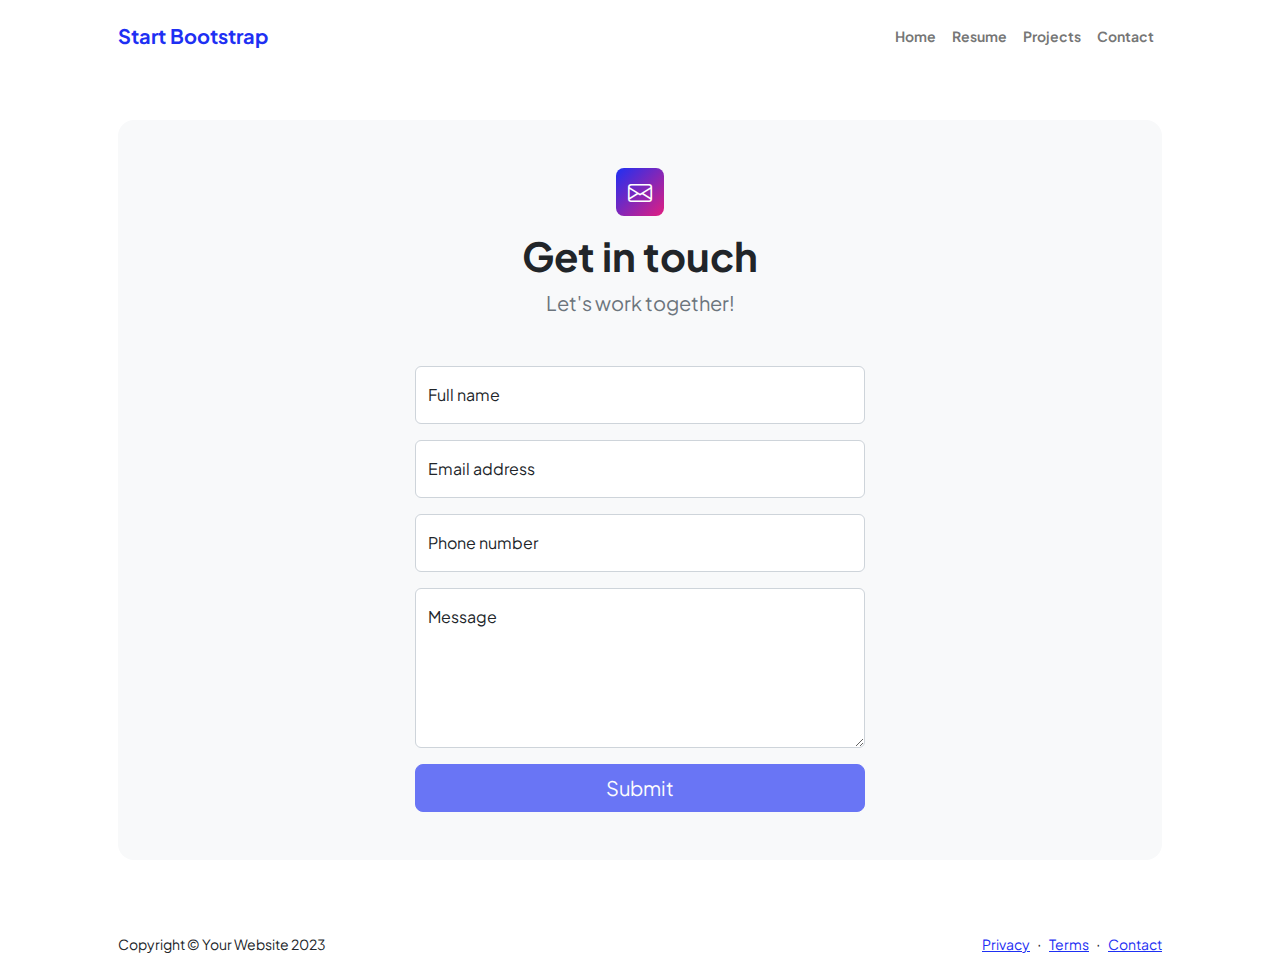
==== contact.html @ 2f7911a3 "inisialisasi awal" ====
<!DOCTYPE html>
<html lang="en">
    <head>
        <meta charset="utf-8" />
        <meta name="viewport" content="width=device-width, initial-scale=1, shrink-to-fit=no" />
        <meta name="description" content />
        <meta name="author" content />
        <title>Modern Business - Start Bootstrap Template</title>
        <!-- Favicon-->
        <link rel="icon" type="image/x-icon" href="assets/favicon.ico" />
        <!-- Custom Google font-->
        <link rel="preconnect" href="https://fonts.googleapis.com" />
        <link rel="preconnect" href="https://fonts.gstatic.com" crossorigin />
        <link href="https://fonts.googleapis.com/css2?family=Plus+Jakarta+Sans:wght@100;200;300;400;500;600;700;800;900&amp;display=swap" rel="stylesheet" />
        <!-- Bootstrap icons-->
        <link href="https://cdn.jsdelivr.net/npm/bootstrap-icons@1.8.1/font/bootstrap-icons.css" rel="stylesheet" />
        <!-- Core theme CSS (includes Bootstrap)-->
        <link href="css/styles.css" rel="stylesheet" />
    </head>
    <body class="d-flex flex-column">
        <main class="flex-shrink-0">
            <!-- Navigation-->
            <nav class="navbar navbar-expand-lg navbar-light bg-white py-3">
                <div class="container px-5">
                    <a class="navbar-brand" href="index.html"><span class="fw-bolder text-primary">Start Bootstrap</span></a>
                    <button class="navbar-toggler" type="button" data-bs-toggle="collapse" data-bs-target="#navbarSupportedContent" aria-controls="navbarSupportedContent" aria-expanded="false" aria-label="Toggle navigation"><span class="navbar-toggler-icon"></span></button>
                    <div class="collapse navbar-collapse" id="navbarSupportedContent">
                        <ul class="navbar-nav ms-auto mb-2 mb-lg-0 small fw-bolder">
                            <li class="nav-item"><a class="nav-link" href="index.html">Home</a></li>
                            <li class="nav-item"><a class="nav-link" href="resume.html">Resume</a></li>
                            <li class="nav-item"><a class="nav-link" href="projects.html">Projects</a></li>
                            <li class="nav-item"><a class="nav-link" href="contact.html">Contact</a></li>
                        </ul>
                    </div>
                </div>
            </nav>
            <!-- Page content-->
            <section class="py-5">
                <div class="container px-5">
                    <!-- Contact form-->
                    <div class="bg-light rounded-4 py-5 px-4 px-md-5">
                        <div class="text-center mb-5">
                            <div class="feature bg-primary bg-gradient-primary-to-secondary text-white rounded-3 mb-3"><i class="bi bi-envelope"></i></div>
                            <h1 class="fw-bolder">Get in touch</h1>
                            <p class="lead fw-normal text-muted mb-0">Let's work together!</p>
                        </div>
                        <div class="row gx-5 justify-content-center">
                            <div class="col-lg-8 col-xl-6">
                                <!-- * * * * * * * * * * * * * * *-->
                                <!-- * * SB Forms Contact Form * *-->
                                <!-- * * * * * * * * * * * * * * *-->
                                <!-- This form is pre-integrated with SB Forms.-->
                                <!-- To make this form functional, sign up at-->
                                <!-- https://startbootstrap.com/solution/contact-forms-->
                                <!-- to get an API token!-->
                                <form id="contactForm" data-sb-form-api-token="API_TOKEN">
                                    <!-- Name input-->
                                    <div class="form-floating mb-3">
                                        <input class="form-control" id="name" type="text" placeholder="Enter your name..." data-sb-validations="required" />
                                        <label for="name">Full name</label>
                                        <div class="invalid-feedback" data-sb-feedback="name:required">A name is required.</div>
                                    </div>
                                    <!-- Email address input-->
                                    <div class="form-floating mb-3">
                                        <input class="form-control" id="email" type="email" placeholder="name@example.com" data-sb-validations="required,email" />
                                        <label for="email">Email address</label>
                                        <div class="invalid-feedback" data-sb-feedback="email:required">An email is required.</div>
                                        <div class="invalid-feedback" data-sb-feedback="email:email">Email is not valid.</div>
                                    </div>
                                    <!-- Phone number input-->
                                    <div class="form-floating mb-3">
                                        <input class="form-control" id="phone" type="tel" placeholder="(123) 456-7890" data-sb-validations="required" />
                                        <label for="phone">Phone number</label>
                                        <div class="invalid-feedback" data-sb-feedback="phone:required">A phone number is required.</div>
                                    </div>
                                    <!-- Message input-->
                                    <div class="form-floating mb-3">
                                        <textarea class="form-control" id="message" type="text" placeholder="Enter your message here..." style="height: 10rem" data-sb-validations="required"></textarea>
                                        <label for="message">Message</label>
                                        <div class="invalid-feedback" data-sb-feedback="message:required">A message is required.</div>
                                    </div>
                                    <!-- Submit success message-->
                                    <!---->
                                    <!-- This is what your users will see when the form-->
                                    <!-- has successfully submitted-->
                                    <div class="d-none" id="submitSuccessMessage">
                                        <div class="text-center mb-3">
                                            <div class="fw-bolder">Form submission successful!</div>
                                            To activate this form, sign up at
                                            <br />
                                            <a href="https://startbootstrap.com/solution/contact-forms">https://startbootstrap.com/solution/contact-forms</a>
                                        </div>
                                    </div>
                                    <!-- Submit error message-->
                                    <!---->
                                    <!-- This is what your users will see when there is-->
                                    <!-- an error submitting the form-->
                                    <div class="d-none" id="submitErrorMessage"><div class="text-center text-danger mb-3">Error sending message!</div></div>
                                    <!-- Submit Button-->
                                    <div class="d-grid"><button class="btn btn-primary btn-lg disabled" id="submitButton" type="submit">Submit</button></div>
                                </form>
                            </div>
                        </div>
                    </div>
                </div>
            </section>
        </main>
        <!-- Footer-->
        <footer class="bg-white py-4 mt-auto">
            <div class="container px-5">
                <div class="row align-items-center justify-content-between flex-column flex-sm-row">
                    <div class="col-auto"><div class="small m-0">Copyright &copy; Your Website 2023</div></div>
                    <div class="col-auto">
                        <a class="small" href="#!">Privacy</a>
                        <span class="mx-1">&middot;</span>
                        <a class="small" href="#!">Terms</a>
                        <span class="mx-1">&middot;</span>
                        <a class="small" href="#!">Contact</a>
                    </div>
                </div>
            </div>
        </footer>
        <!-- Bootstrap core JS-->
        <script src="https://cdn.jsdelivr.net/npm/bootstrap@5.2.3/dist/js/bootstrap.bundle.min.js"></script>
        <!-- Core theme JS-->
        <script src="js/scripts.js"></script>
        <!-- * * * * * * * * * * * * * * * * * * * * * * * * * * * * * * * * * * * * * * * *-->
        <!-- * *                               SB Forms JS                               * *-->
        <!-- * * Activate your form at https://startbootstrap.com/solution/contact-forms * *-->
        <!-- * * * * * * * * * * * * * * * * * * * * * * * * * * * * * * * * * * * * * * * *-->
        <script src="https://cdn.startbootstrap.com/sb-forms-latest.js"></script>
    </body>
</html>
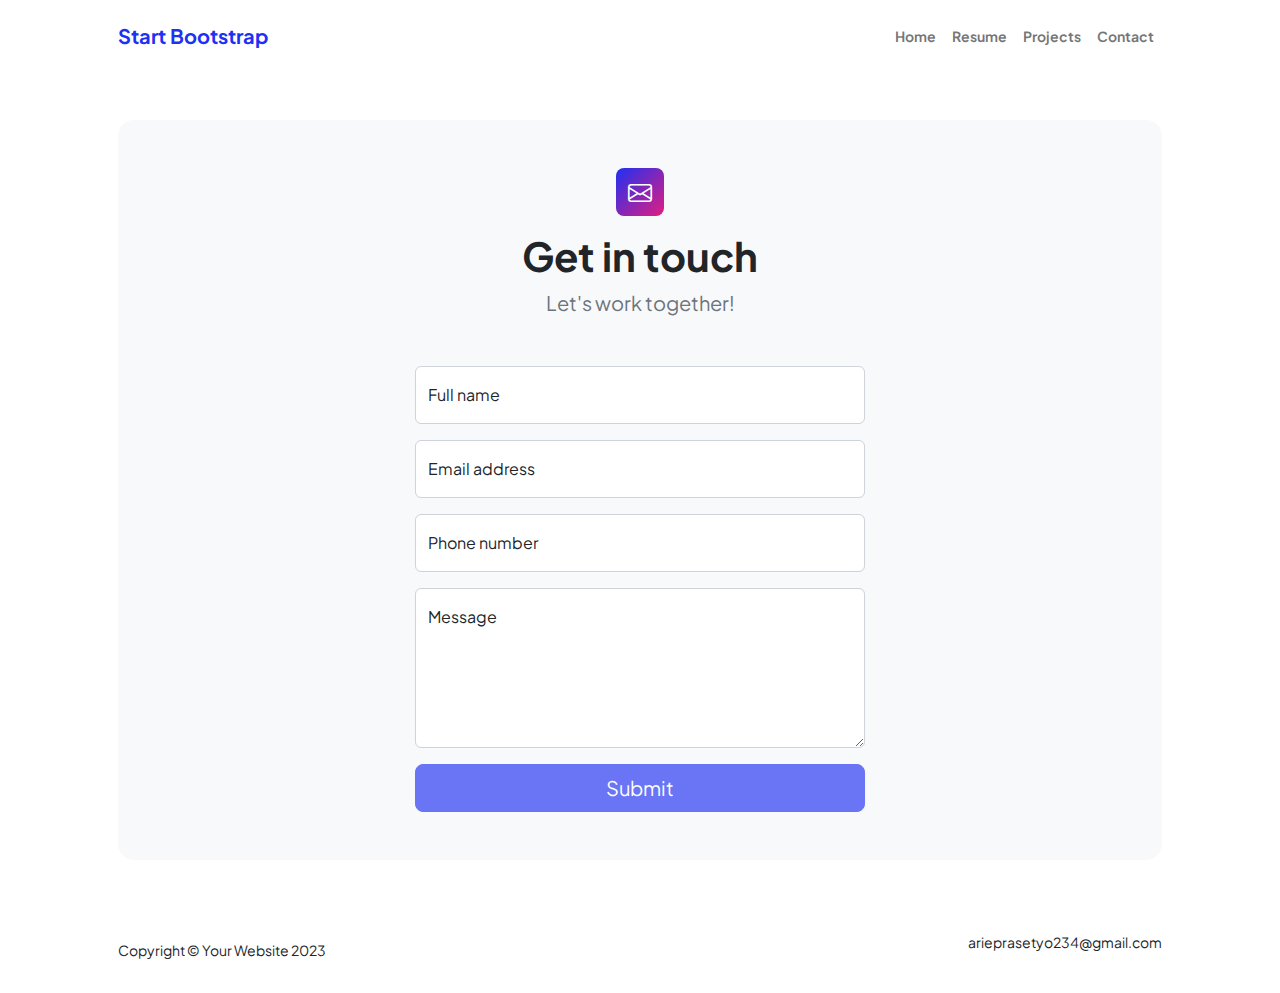
==== commit e8ad13eb: "memberi page tambahan" ====
--- a/contact.html
+++ b/contact.html
@@ -111,11 +111,9 @@
                 <div class="row align-items-center justify-content-between flex-column flex-sm-row">
                     <div class="col-auto"><div class="small m-0">Copyright &copy; Your Website 2023</div></div>
                     <div class="col-auto">
-                        <a class="small" href="#!">Privacy</a>
-                        <span class="mx-1">&middot;</span>
-                        <a class="small" href="#!">Terms</a>
-                        <span class="mx-1">&middot;</span>
-                        <a class="small" href="#!">Contact</a>
+                        <div class="small m-0">
+                            <p>arieprasetyo234@gmail.com</p>
+                        </div>
                     </div>
                 </div>
             </div>
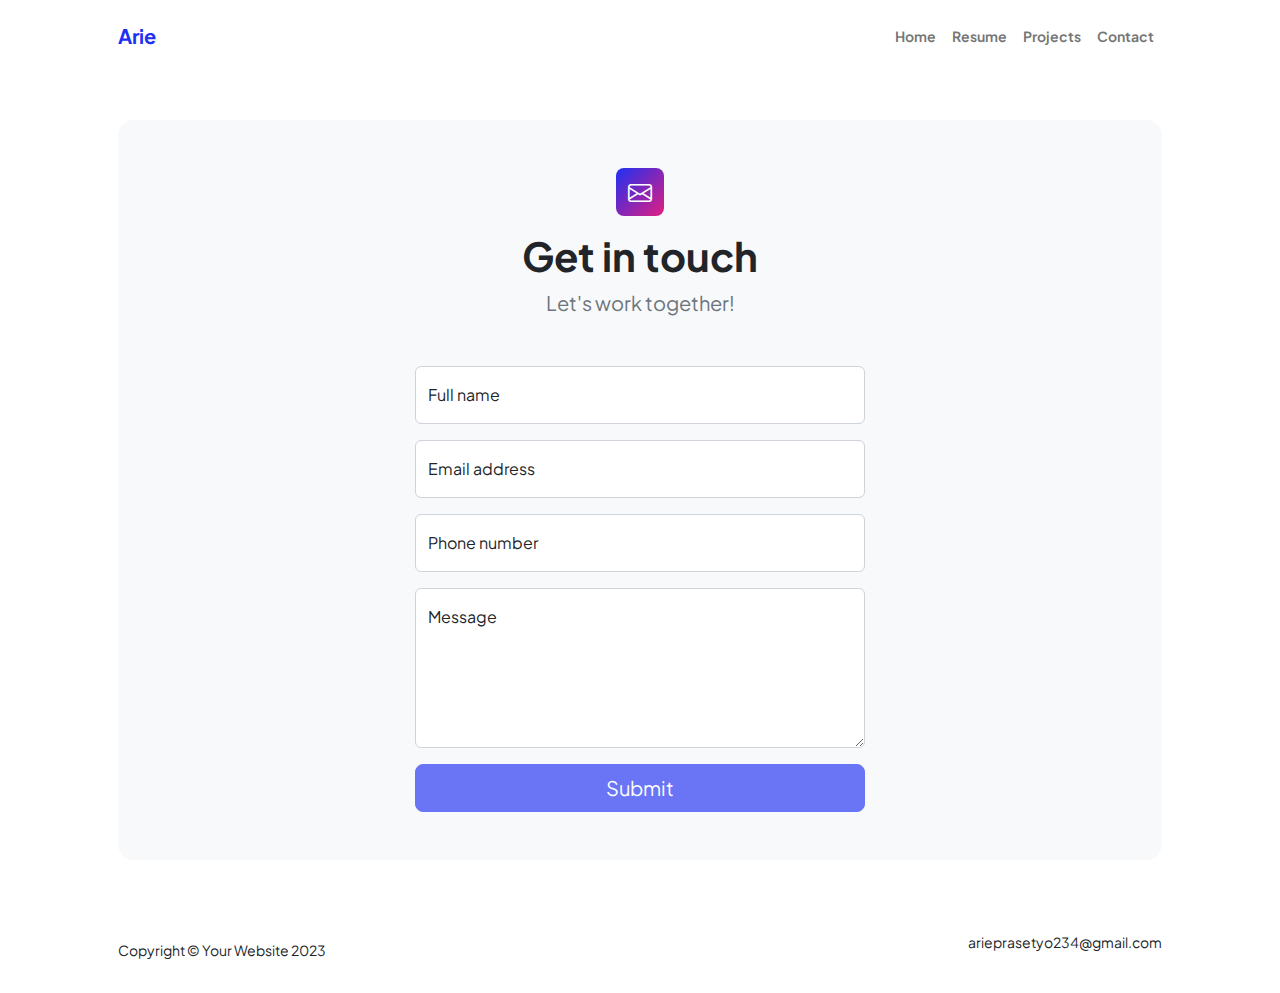
==== commit 5a78c7a4: "perbaruan" ====
--- a/contact.html
+++ b/contact.html
@@ -5,7 +5,7 @@
         <meta name="viewport" content="width=device-width, initial-scale=1, shrink-to-fit=no" />
         <meta name="description" content />
         <meta name="author" content />
-        <title>Modern Business - Start Bootstrap Template</title>
+        <title>Contact-Arie Prasetyo</title>
         <!-- Favicon-->
         <link rel="icon" type="image/x-icon" href="assets/favicon.ico" />
         <!-- Custom Google font-->
@@ -22,7 +22,7 @@
             <!-- Navigation-->
             <nav class="navbar navbar-expand-lg navbar-light bg-white py-3">
                 <div class="container px-5">
-                    <a class="navbar-brand" href="index.html"><span class="fw-bolder text-primary">Start Bootstrap</span></a>
+                    <a class="navbar-brand" href="index.html"><span class="fw-bolder text-primary">Arie</span></a>
                     <button class="navbar-toggler" type="button" data-bs-toggle="collapse" data-bs-target="#navbarSupportedContent" aria-controls="navbarSupportedContent" aria-expanded="false" aria-label="Toggle navigation"><span class="navbar-toggler-icon"></span></button>
                     <div class="collapse navbar-collapse" id="navbarSupportedContent">
                         <ul class="navbar-nav ms-auto mb-2 mb-lg-0 small fw-bolder">
